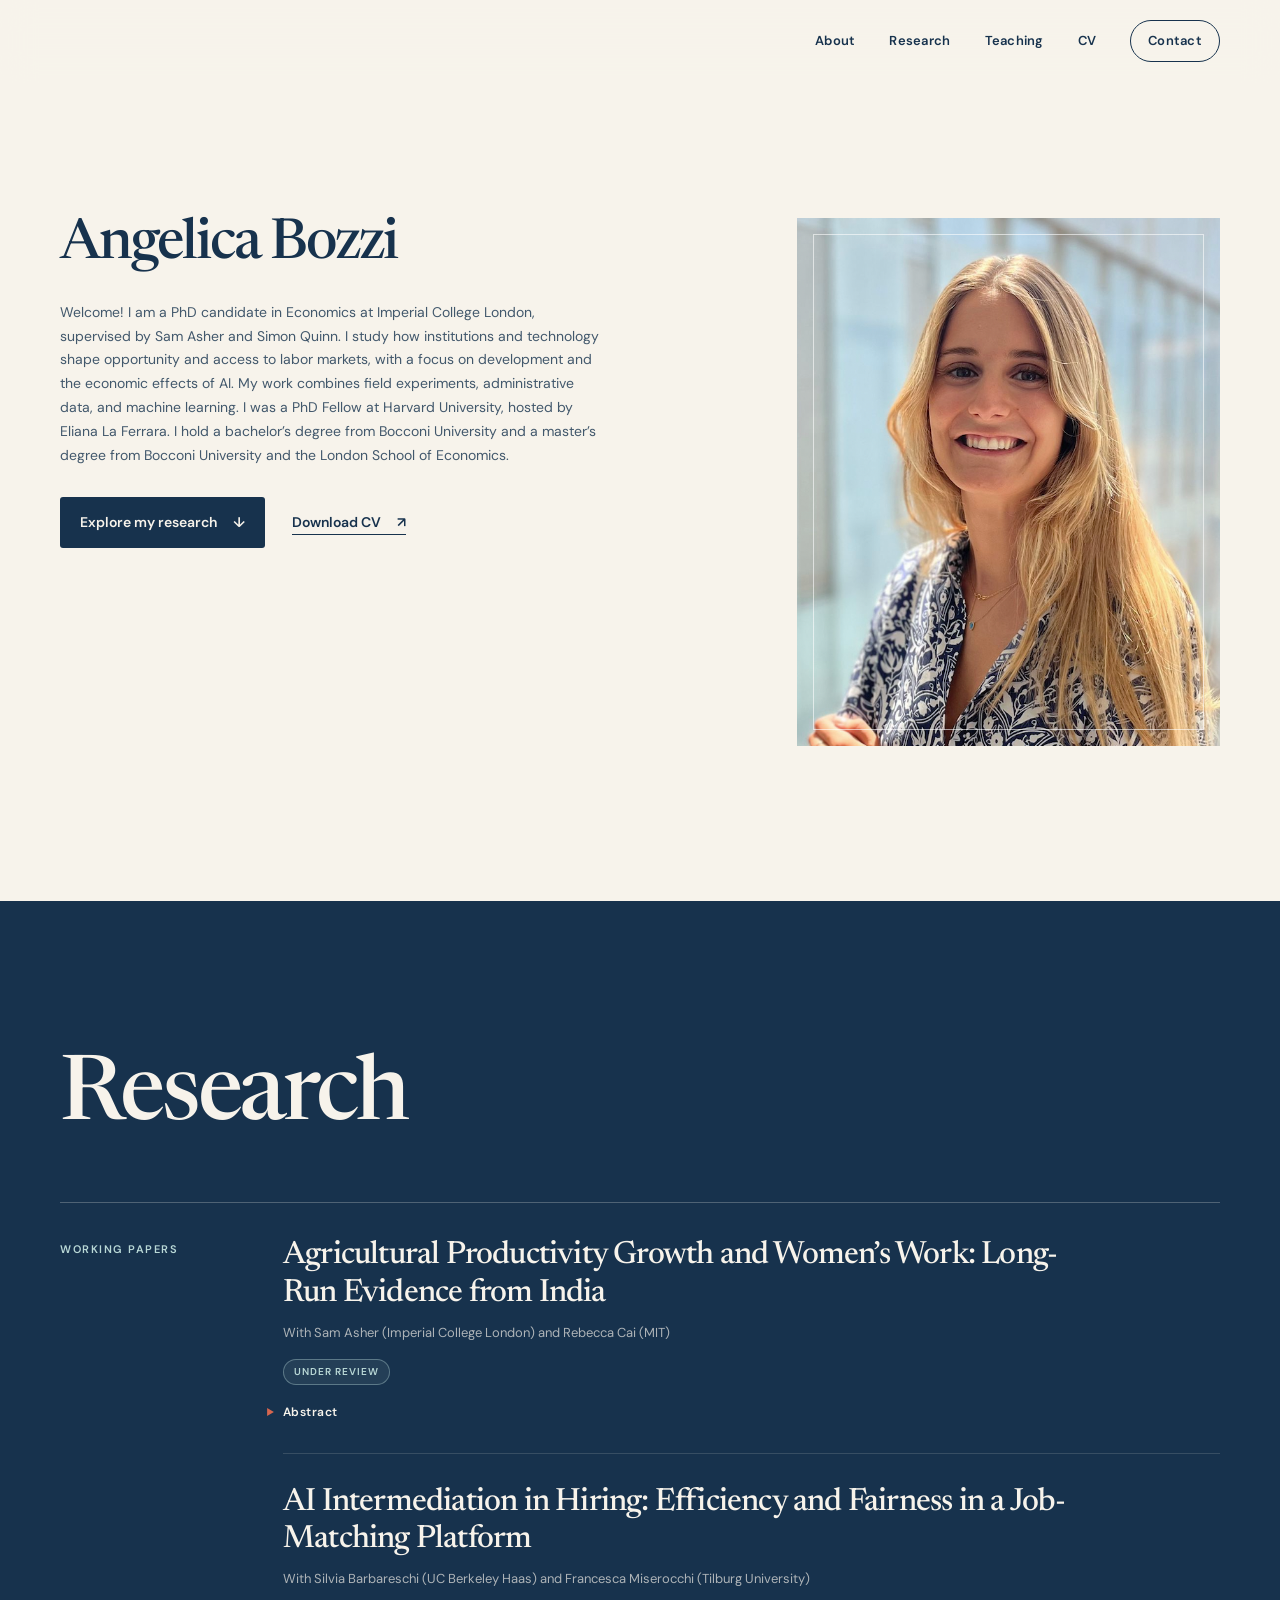
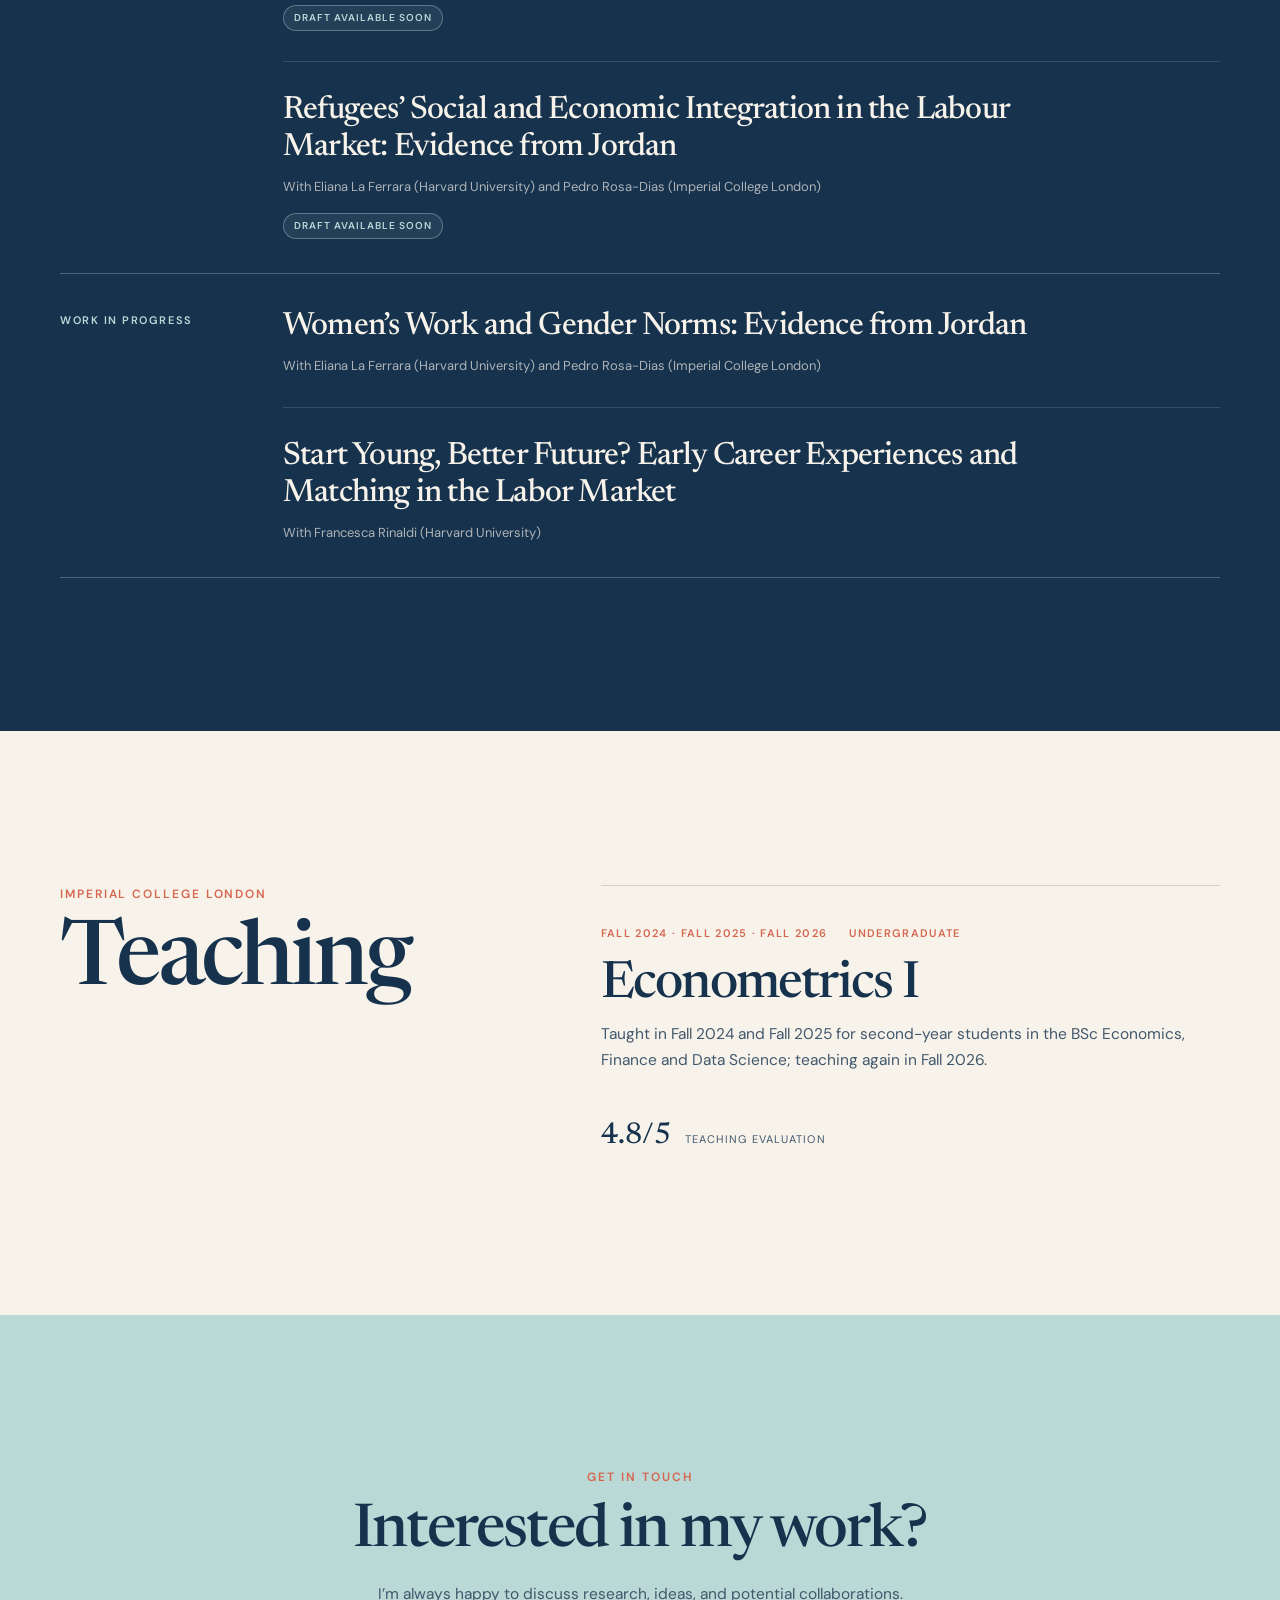
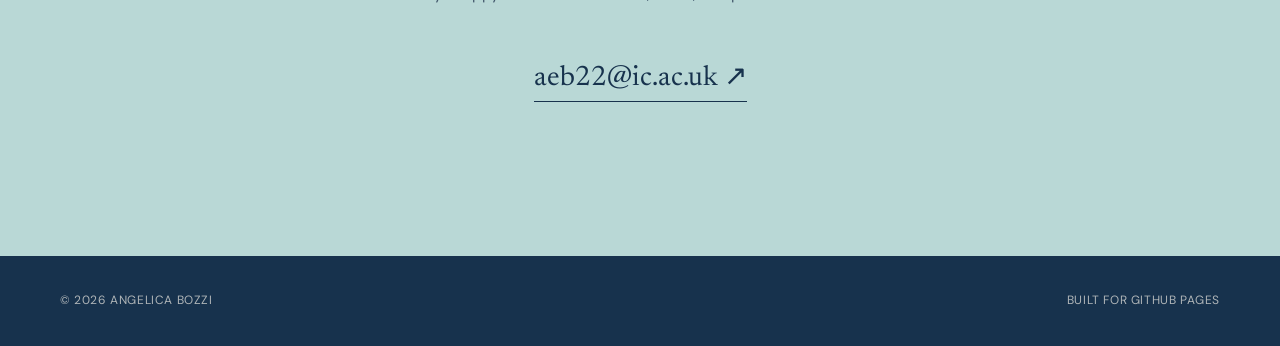
==== index.html @ 5be79f11 "Publish academic website" ====
<!doctype html>
<html lang="en">
<head>
  <meta charset="utf-8">
  <meta name="viewport" content="width=device-width, initial-scale=1">
  <meta name="description" content="Angelica Bozzi is a PhD candidate in Economics at Imperial College London researching labor markets, development, and the economic effects of AI.">
  <meta name="author" content="Angelica Bozzi">
  <meta name="robots" content="index, follow">
  <meta name="theme-color" content="#17324d">
  <meta property="og:type" content="website">
  <meta property="og:title" content="Angelica Bozzi | Economics">
  <meta property="og:description" content="PhD candidate in Economics at Imperial College London researching labor markets, development, and the economic effects of AI.">
  <meta property="og:url" content="https://angelicabozzi.github.io/">
  <meta property="og:image" content="https://angelicabozzi.github.io/assets/angelica-bozzi.png">
  <title>Angelica Bozzi | Economics</title>
  <link rel="canonical" href="https://angelicabozzi.github.io/">
  <link rel="preconnect" href="https://fonts.googleapis.com">
  <link rel="preconnect" href="https://fonts.gstatic.com" crossorigin>
  <link href="https://fonts.googleapis.com/css2?family=DM+Sans:wght@400;500;600&amp;family=Newsreader:opsz,wght@6..72,500;6..72,600&amp;display=swap" rel="stylesheet">
  <link rel="stylesheet" href="styles.css">
  <script type="application/ld+json">
    {
      "@context": "https://schema.org",
      "@type": "Person",
      "name": "Angelica Bozzi",
      "url": "https://angelicabozzi.github.io/",
      "jobTitle": "PhD Candidate in Economics",
      "email": "mailto:aeb22@ic.ac.uk",
      "affiliation": {
        "@type": "CollegeOrUniversity",
        "name": "Imperial College London"
      },
      "knowsAbout": [
        "Development economics",
        "Labor economics",
        "Artificial intelligence",
        "Machine learning"
      ]
    }
  </script>
</head>
<body>
  <a class="skip-link" href="#main">Skip to content</a>

  <header class="site-header">
    <nav class="nav shell" aria-label="Main navigation">
      <button class="menu-button" type="button" aria-expanded="false" aria-controls="nav-links">
        <span class="menu-label">Menu</span>
        <span class="menu-icon" aria-hidden="true"></span>
      </button>
      <div class="nav-links" id="nav-links">
        <a href="#about">About</a>
        <a href="#research">Research</a>
        <a href="#teaching">Teaching</a>
        <a href="assets/angelica-bozzi-cv.pdf">CV</a>
        <a class="nav-contact" href="mailto:aeb22@ic.ac.uk">Contact</a>
      </div>
    </nav>
  </header>

  <main id="main">
    <section class="hero shell" id="top">
      <div class="hero-copy reveal" id="about">
        <h1>Angelica Bozzi</h1>
        <p class="intro">Welcome! I am a PhD candidate in Economics at Imperial College London, supervised by Sam Asher and Simon Quinn. I study how institutions and technology shape opportunity and access to labor markets, with a focus on development and the economic effects of AI. My work combines field experiments, administrative data, and machine learning. I was a PhD Fellow at Harvard University, hosted by Eliana La Ferrara. I hold a bachelor’s degree from Bocconi University and a master’s degree from Bocconi University and the London School of Economics.</p>
        <div class="hero-actions">
          <a class="button button-primary" href="#research">Explore my research <span aria-hidden="true">↓</span></a>
          <a class="button button-text" href="assets/angelica-bozzi-cv.pdf">Download CV <span aria-hidden="true">↗</span></a>
        </div>
      </div>

      <div class="portrait-wrap reveal reveal-delay">
        <div class="portrait-frame">
          <img src="assets/angelica-bozzi.png" alt="Portrait of Angelica Bozzi" width="664" height="856">
        </div>
      </div>
    </section>

    <section class="research section" id="research">
      <div class="shell">
        <div class="section-heading reveal">
          <h2>Research</h2>
        </div>

        <div class="research-list">
          <section class="research-group reveal" aria-labelledby="working-papers-heading">
            <h3 class="research-group-label" id="working-papers-heading">Working papers</h3>
            <div class="research-group-items">
              <article class="research-item">
                <h4>Agricultural Productivity Growth and Women’s Work: Long-Run Evidence from India</h4>
                <p class="project-authors">With Sam Asher (Imperial College London) and Rebecca Cai (MIT)</p>
                <p class="project-status">Under review</p>
                <details class="project-abstract">
                  <summary>Abstract</summary>
                  <p>This paper asks whether rising rural incomes are driving some of India’s falling female labor force participation. Identification comes from India’s vast network of gravity-driven irrigation canals, which generate exogenous variation in agricultural productivity by distributing water only to nearby lower-elevation villages. We find that canal treatment reduces the employment share in agriculture for both men and women, but labor reallocation differs by gender: men primarily shift toward nonfarm employment while women primarily shift toward unpaid household production. These results show that economic growth may reinforce gender specialization when suitable nonfarm opportunities for women remain limited.</p>
                </details>
              </article>

              <article class="research-item">
                <h4>AI Intermediation in Hiring: Efficiency and Fairness in a Job-Matching Platform</h4>
                <p class="project-authors">With Silvia Barbareschi (UC Berkeley Haas) and Francesca Miserocchi (Tilburg University)</p>
                <p class="project-status">Draft available soon</p>
              </article>

              <article class="research-item">
                <h4>Refugees’ Social and Economic Integration in the Labour Market: Evidence from Jordan</h4>
                <p class="project-authors">With Eliana La Ferrara (Harvard University) and Pedro Rosa-Dias (Imperial College London)</p>
                <p class="project-status">Draft available soon</p>
              </article>
            </div>
          </section>

          <section class="research-group reveal" aria-labelledby="work-in-progress-heading">
            <h3 class="research-group-label" id="work-in-progress-heading">Work in progress</h3>
            <div class="research-group-items">
              <article class="research-item">
                <h4>Women’s Work and Gender Norms: Evidence from Jordan</h4>
                <p class="project-authors">With Eliana La Ferrara (Harvard University) and Pedro Rosa-Dias (Imperial College London)</p>
              </article>

              <article class="research-item">
                <h4>Start Young, Better Future? Early Career Experiences and Matching in the Labor Market</h4>
                <p class="project-authors">With Francesca Rinaldi (Harvard University)</p>
              </article>
            </div>
          </section>
        </div>
      </div>
    </section>

    <section class="teaching section" id="teaching">
      <div class="shell teaching-grid">
        <div class="section-heading reveal">
          <p class="eyebrow">Imperial College London</p>
          <h2>Teaching</h2>
        </div>
        <article class="teaching-entry reveal">
          <div class="teaching-meta">
            <span>Fall 2024 · Fall 2025 · Fall 2026</span>
            <span>Undergraduate</span>
          </div>
          <h3>Econometrics I</h3>
          <p>Taught in Fall 2024 and Fall 2025 for second-year students in the BSc Economics, Finance and Data Science; teaching again in Fall 2026.</p>
          <div class="teaching-evaluation">
            <strong>4.8/5</strong>
            <span>Teaching evaluation</span>
          </div>
        </article>
      </div>
    </section>

    <section class="contact section" id="contact">
      <div class="shell contact-inner reveal">
        <p class="eyebrow">Get in touch</p>
        <h2>Interested in my work?</h2>
        <p>I’m always happy to discuss research, ideas, and potential collaborations.</p>
        <a class="email-link" href="mailto:aeb22@ic.ac.uk">aeb22@ic.ac.uk <span aria-hidden="true">↗</span></a>
      </div>
    </section>
  </main>

  <footer class="footer">
    <div class="shell footer-inner">
      <span>© <span id="year">2026</span> Angelica Bozzi</span>
      <span>Built for GitHub Pages</span>
    </div>
  </footer>

  <script src="script.js"></script>
</body>
</html>
---- styles.css ----
:root {
  --ink: #17324d;
  --ink-soft: #42586c;
  --paper: #f7f3eb;
  --white: #fffdf8;
  --accent: #d7664f;
  --aqua: #b9d8d6;
  --line: rgba(23, 50, 77, 0.18);
  --shell: min(1160px, calc(100vw - 48px));
}

* { box-sizing: border-box; }
html { scroll-behavior: smooth; }
body {
  margin: 0;
  background: var(--paper);
  color: var(--ink);
  font-family: "DM Sans", Arial, sans-serif;
  font-size: 15.5px;
  line-height: 1.65;
  -webkit-font-smoothing: antialiased;
}
a { color: inherit; }
img { display: block; max-width: 100%; }
.shell { width: var(--shell); margin-inline: auto; }
.skip-link { position: fixed; top: -60px; left: 16px; z-index: 100; background: var(--ink); color: white; padding: 10px 16px; }
.skip-link:focus { top: 12px; }

.site-header {
  position: sticky;
  top: 0;
  z-index: 20;
  background: color-mix(in srgb, var(--paper) 92%, transparent);
  border-bottom: 1px solid transparent;
  backdrop-filter: blur(16px);
  transition: border-color .25s ease;
}
.site-header.scrolled { border-color: var(--line); }
.nav { height: 82px; display: flex; align-items: center; justify-content: flex-end; }
.nav-links { display: flex; align-items: center; gap: 34px; }
.nav-links a { font-size: 13px; font-weight: 600; letter-spacing: .02em; text-decoration: none; }
.nav-links a:not(.nav-contact):hover { color: var(--accent); }
.nav-contact { padding: 9px 17px; border: 1px solid var(--ink); border-radius: 999px; transition: .2s ease; }
.nav-contact:hover { background: var(--ink); color: var(--paper); }
.menu-button { display: none; }

.hero {
  min-height: calc(100svh - 82px);
  display: grid;
  grid-template-columns: 1.2fr .8fr;
  align-content: center;
  align-items: start;
  gap: clamp(50px, 8vw, 120px);
  padding-block: 70px 90px;
}
.eyebrow { margin: 0 0 15px; color: var(--accent); font-size: 12px; font-weight: 600; letter-spacing: .16em; text-transform: uppercase; }
h1, h2, h3 { font-family: "Newsreader", Georgia, serif; font-weight: 500; line-height: .98; letter-spacing: -.035em; }
h1 { margin: 0; font-size: clamp(36px, 4.4vw, 58px); white-space: nowrap; }
.intro { max-width: 540px; margin: 28px 0 0; color: var(--ink-soft); font-family: "DM Sans", Arial, sans-serif; font-size: 14px; line-height: 1.7; }
.hero-actions { display: flex; flex-wrap: wrap; align-items: center; gap: 27px; margin-top: 30px; }
.button { display: inline-flex; align-items: center; gap: 16px; font-size: 14px; font-weight: 600; text-decoration: none; }
.button-primary { background: var(--ink); color: var(--paper); padding: 14px 20px; border-radius: 3px; transition: transform .2s ease, background .2s ease; }
.button-primary:hover { background: var(--accent); transform: translateY(-2px); }
.button-text { border-bottom: 1px solid var(--ink); }
.portrait-wrap { align-self: start; }
.portrait-frame { position: relative; overflow: hidden; aspect-ratio: 4 / 5; background: var(--aqua); }
.portrait-frame::before { content: ""; position: absolute; inset: 16px; z-index: 1; border: 1px solid rgba(255,255,255,.58); pointer-events: none; }
.portrait-frame img { width: 100%; height: 100%; object-fit: cover; object-position: center 42%; filter: saturate(.9); transition: transform .6s ease; }
.portrait-frame:hover img { transform: scale(1.025); }

.section { padding-block: clamp(90px, 12vw, 170px); }
.research { background: var(--ink); color: var(--paper); }
.section-heading { display: grid; grid-template-columns: 1fr 1.5fr; gap: 40px; align-items: end; margin-bottom: 80px; }
.section-heading .eyebrow { grid-column: 1 / -1; color: var(--accent); margin-bottom: -20px; }
.section-heading h2 { margin: 0; font-size: clamp(54px, 7vw, 92px); }
.section-heading > p:last-child { max-width: 520px; margin: 0; color: inherit; opacity: .7; }
.research .section-heading { display: block; margin-bottom: 60px; }
.research-list { border-top: 1px solid rgba(247,243,235,.25); }
.research-group { display: grid; grid-template-columns: 175px minmax(0, 1fr); gap: 48px; padding: 34px 0; border-bottom: 1px solid rgba(247,243,235,.25); }
.research-group-label { margin: 5px 0 0; color: var(--aqua); font: 600 11px "DM Sans", Arial, sans-serif; letter-spacing: .14em; line-height: 1.4; text-transform: uppercase; }
.research-item { padding-bottom: 30px; margin-bottom: 30px; border-bottom: 1px solid rgba(247,243,235,.14); }
.research-item:last-child { padding-bottom: 0; margin-bottom: 0; border-bottom: 0; }
.research-item h4 { max-width: 820px; margin: 0; font-family: "Newsreader", Georgia, serif; font-size: clamp(23px, 2.5vw, 34px); font-weight: 500; letter-spacing: -.025em; line-height: 1.16; }
.project-authors { margin: 11px 0 0; color: rgba(247,243,235,.67); font-size: 13px; line-height: 1.55; }
.project-status { display: inline-flex; margin: 16px 0 0; padding: 5px 10px; border: 1px solid rgba(185,216,214,.38); border-radius: 999px; background: rgba(185,216,214,.08); color: var(--aqua); font-size: 10px; font-weight: 600; letter-spacing: .1em; line-height: 1.4; text-transform: uppercase; }
.project-abstract { max-width: 820px; margin-top: 18px; }
.project-abstract summary { width: max-content; color: var(--paper); cursor: pointer; font-size: 12px; font-weight: 600; letter-spacing: .04em; list-style-position: outside; }
.project-abstract summary::marker { color: var(--accent); }
.project-abstract p { margin: 13px 0 0; color: rgba(247,243,235,.73); font-size: 14px; line-height: 1.72; }

.teaching { background: var(--paper); }
.teaching-grid { display: grid; grid-template-columns: .8fr 1.2fr; gap: clamp(50px, 10vw, 150px); }
.teaching .section-heading { display: block; margin: 0; }
.teaching .section-heading .eyebrow { margin-bottom: 15px; }
.teaching-entry { padding: 38px 0 0; border-top: 1px solid var(--line); }
.teaching-meta { display: flex; gap: 22px; color: var(--accent); font-size: 11px; font-weight: 600; letter-spacing: .12em; text-transform: uppercase; }
.teaching-entry h3 { margin: 18px 0 12px; font-size: clamp(34px, 4vw, 56px); }
.teaching-entry > p { max-width: 620px; margin: 0; color: var(--ink-soft); }
.teaching-evaluation { display: flex; align-items: baseline; gap: 14px; margin-top: 38px; }
.teaching-evaluation strong { font-family: "Newsreader", Georgia, serif; font-size: 30px; font-weight: 500; }
.teaching-evaluation span { color: var(--ink-soft); font-size: 11px; letter-spacing: .1em; text-transform: uppercase; }

.contact { background: var(--aqua); text-align: center; }
.contact-inner { max-width: 900px; }
.contact h2 { margin: 0 0 20px; font-size: clamp(38px, 4.8vw, 60px); }
.contact p:not(.eyebrow) { margin-inline: auto; max-width: 530px; color: var(--ink-soft); }
.email-link { display: inline-block; margin-top: 32px; border-bottom: 1px solid var(--ink); font-family: "Newsreader", Georgia, serif; font-size: clamp(18px, 2.5vw, 28px); text-decoration: none; }
.footer { background: var(--ink); color: rgba(247,243,235,.68); }
.footer-inner { min-height: 90px; display: flex; align-items: center; justify-content: space-between; font-size: 12px; letter-spacing: .05em; text-transform: uppercase; }

.reveal { opacity: 0; transform: translateY(22px); transition: opacity .65s ease, transform .65s ease; }
.reveal.visible { opacity: 1; transform: none; }
.reveal-delay { transition-delay: .12s; }
@media (prefers-reduced-motion: reduce) {
  html { scroll-behavior: auto; }
  .reveal { opacity: 1; transform: none; transition: none; }
  .portrait-frame img { transition: none; }
}

@media (max-width: 800px) {
  :root { --shell: min(100% - 32px, 650px); }
  body { font-size: 15px; }
  .nav { height: 70px; }
  .menu-button { display: flex; align-items: center; gap: 10px; border: 0; background: transparent; color: var(--ink); font: 600 12px "DM Sans", sans-serif; letter-spacing: .08em; text-transform: uppercase; }
  .menu-icon, .menu-icon::after { display: block; width: 20px; height: 1px; background: currentColor; content: ""; transition: .2s ease; }
  .menu-icon::after { transform: translateY(6px); }
  .menu-button[aria-expanded="true"] .menu-icon { transform: translateY(3px) rotate(45deg); }
  .menu-button[aria-expanded="true"] .menu-icon::after { transform: rotate(-90deg); }
  .nav-links { position: absolute; inset: 70px 0 auto; display: none; align-items: stretch; gap: 0; padding: 10px 16px 25px; background: var(--paper); border-bottom: 1px solid var(--line); }
  .nav-links.open { display: flex; flex-direction: column; }
  .nav-links a { padding: 13px 0; font-size: 16px; }
  .nav-contact { border: 0; border-radius: 0; }
  .nav-contact:hover { background: none; color: var(--accent); }
  .hero { min-height: auto; grid-template-columns: 1fr; gap: 55px; padding-block: 55px 80px; }
  h1 { font-size: clamp(36px, 10vw, 50px); }
  .intro { font-size: 14px; }
  .portrait-wrap { width: min(100%, 450px); }
  .section-heading { display: block; margin-bottom: 52px; }
  .section-heading .eyebrow { margin-bottom: 15px; }
  .section-heading h2 { margin-bottom: 26px; }
  .research .section-heading { margin-bottom: 44px; }
  .research-group { grid-template-columns: 1fr; gap: 20px; padding: 29px 0 32px; }
  .research-group-label { margin-top: 0; }
  .research-item { padding-bottom: 25px; margin-bottom: 25px; }
  .teaching-grid { grid-template-columns: 1fr; }
  .teaching-entry { padding-top: 28px; }
  .footer-inner { min-height: 105px; flex-direction: column; justify-content: center; gap: 5px; }
}

@media (max-width: 420px) {
  .hero-actions { align-items: flex-start; flex-direction: column; }
  .email-link { font-size: 16px; }
}
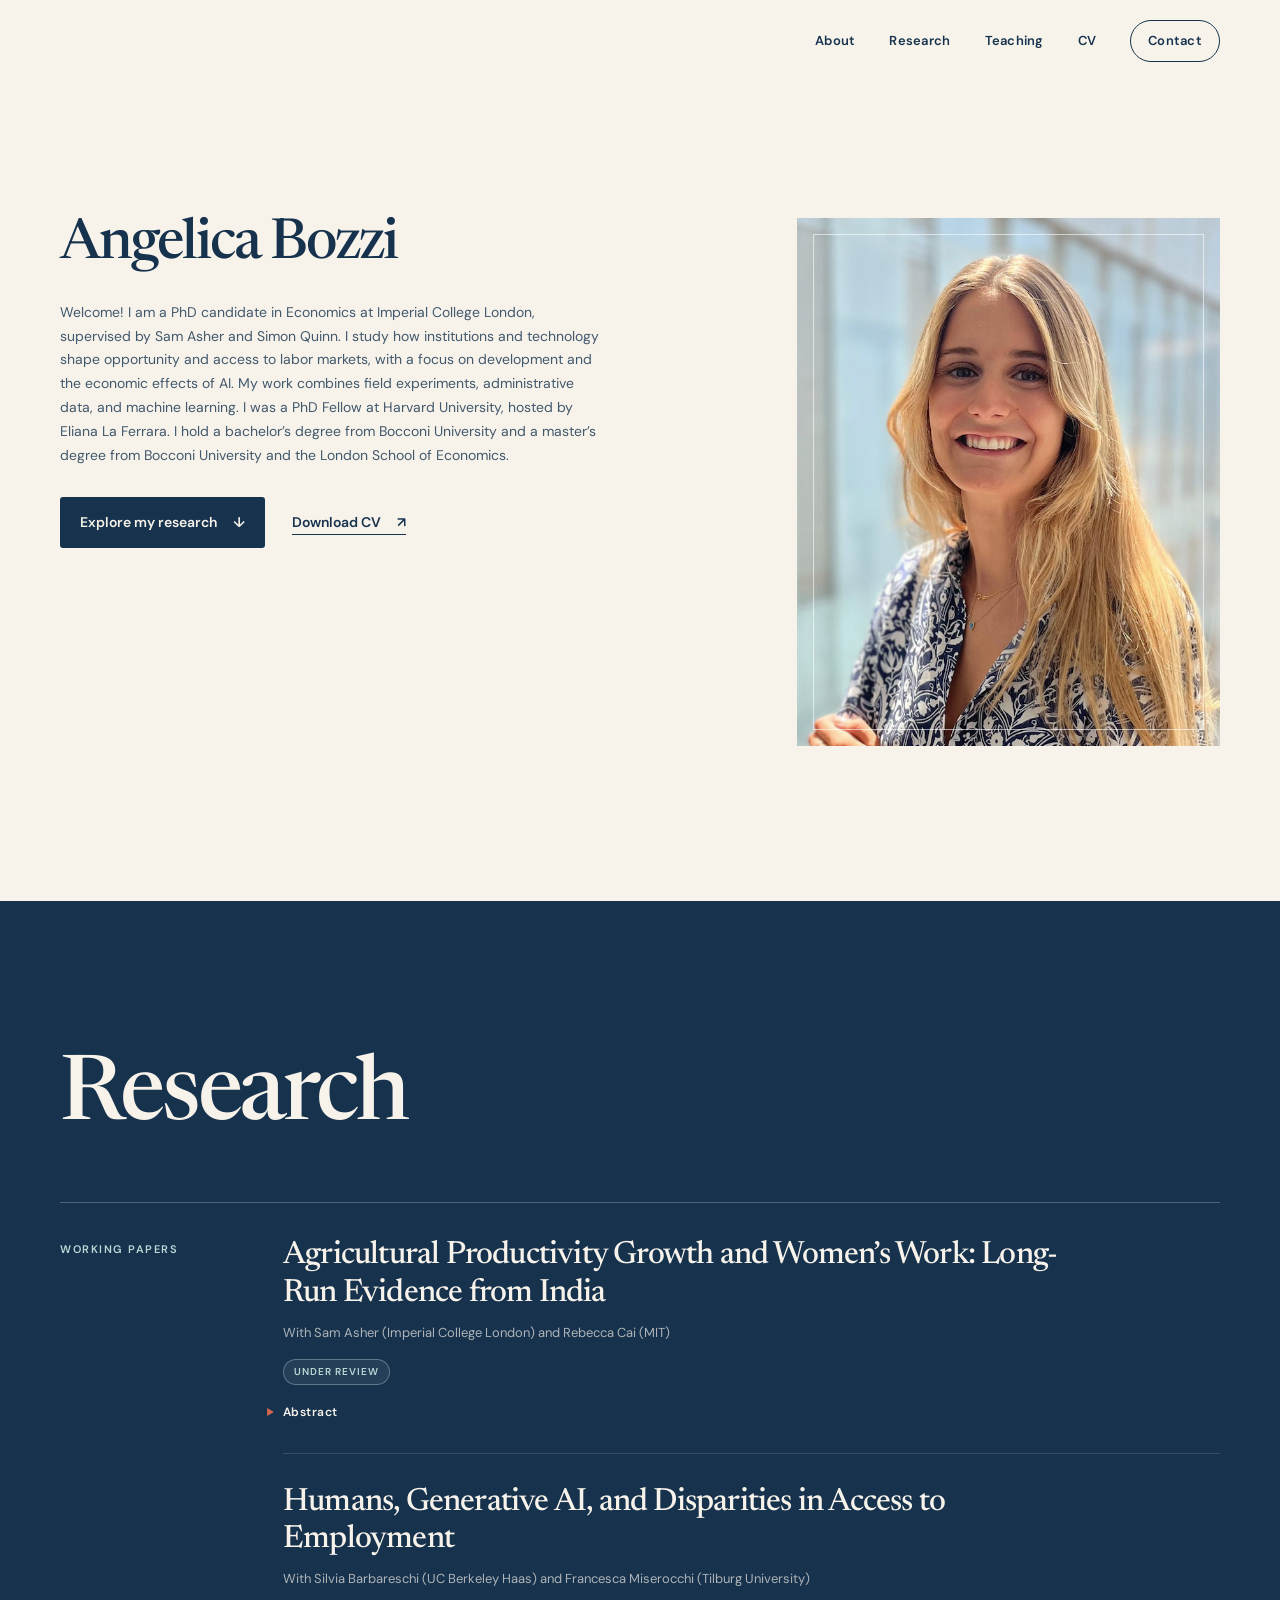
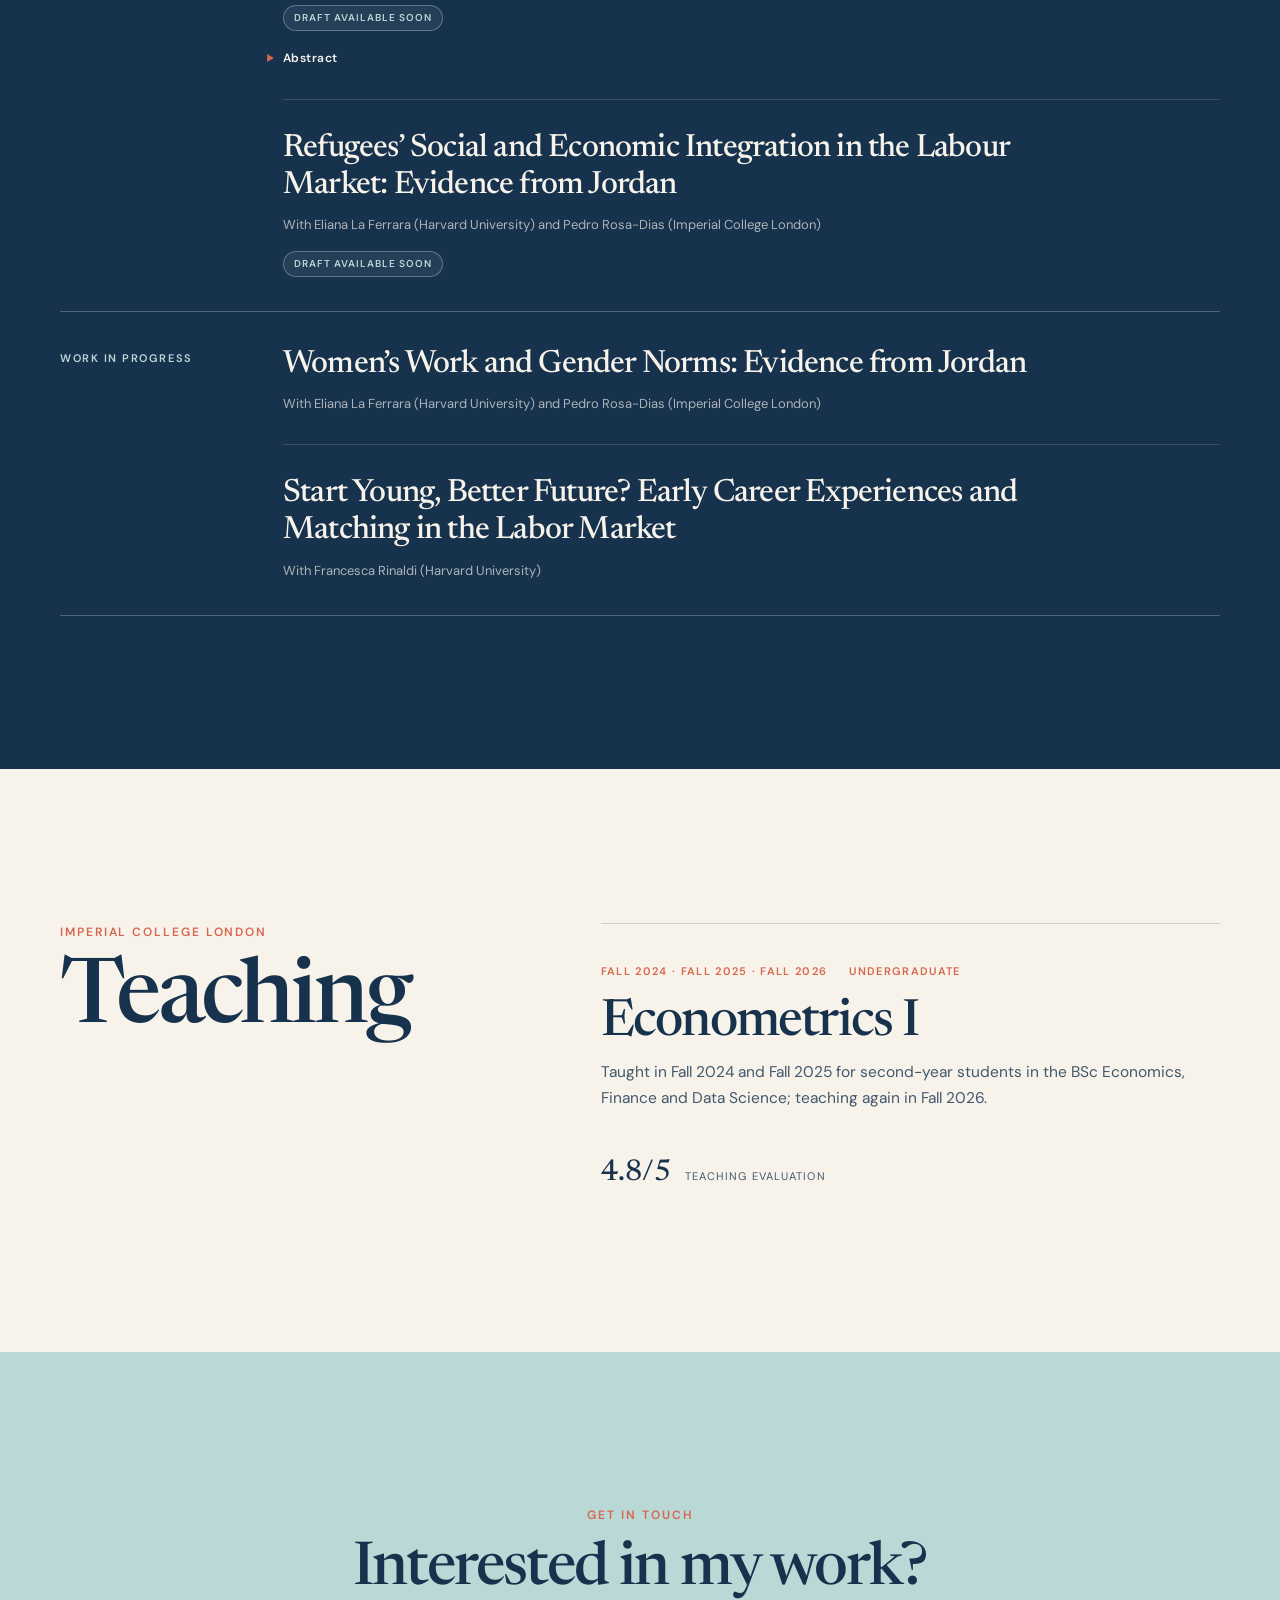
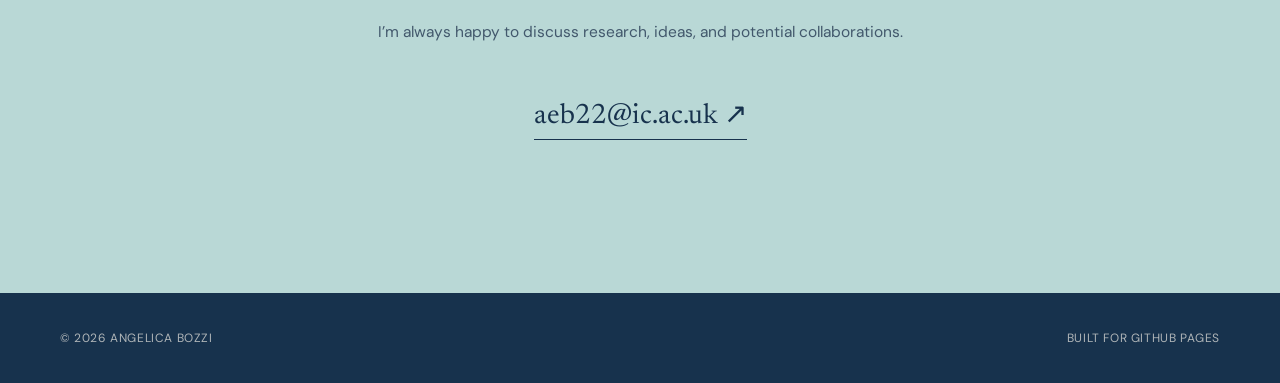
==== commit 0bd912ca: "Update AI hiring paper title and abstract" ====
--- a/index.html
+++ b/index.html
@@ -97,9 +97,13 @@
               </article>
 
               <article class="research-item">
-                <h4>AI Intermediation in Hiring: Efficiency and Fairness in a Job-Matching Platform</h4>
+                <h4>Humans, Generative AI, and Disparities in Access to Employment</h4>
                 <p class="project-authors">With Silvia Barbareschi (UC Berkeley Haas) and Francesca Miserocchi (Tilburg University)</p>
                 <p class="project-status">Draft available soon</p>
+                <details class="project-abstract">
+                  <summary>Abstract</summary>
+                  <p>How does delegating applicant screening to generative AI change who gets hired? We study an Italian job platform that screens applicants on behalf of 1,433 employers and, in 2025, moved screening from human reviewers to a large language model. We observe which candidates progress through each stage of the hiring process, from applications to shortlisting through a first round of screening, and finally the hiring decisions by the employer. We establish three results. First, under human screening, applicants with immigrant-sounding names are 27% less likely to be shortlisted than observationally comparable applicants applying to the same vacancy. The penalty differs sharply and persistently across reviewers applying the same evaluation criteria, even for the same employer. Second, comparing human shortlisting decisions with AI evaluations of the same applications at equal shortlist size, we find that AI reduces the penalty by 63% and shrinks its dispersion across reviewers’ applicant pools. Third, exploiting a natural experiment during the platform’s transition to AI, we find that shifting screening authority to AI, relative to reviewers who already receive AI scores, closes the conditional ethnic hiring gap and accelerates shortlisting without a detectable reduction in overall hiring or employer satisfaction. By contrast, the age penalty, which AI also removes at screening, reappears in employers’ hiring decisions. AI screening can reduce discrimination introduced by intermediaries, but not discrimination rooted in employers’ own preferences.</p>
+                </details>
               </article>
 
               <article class="research-item">
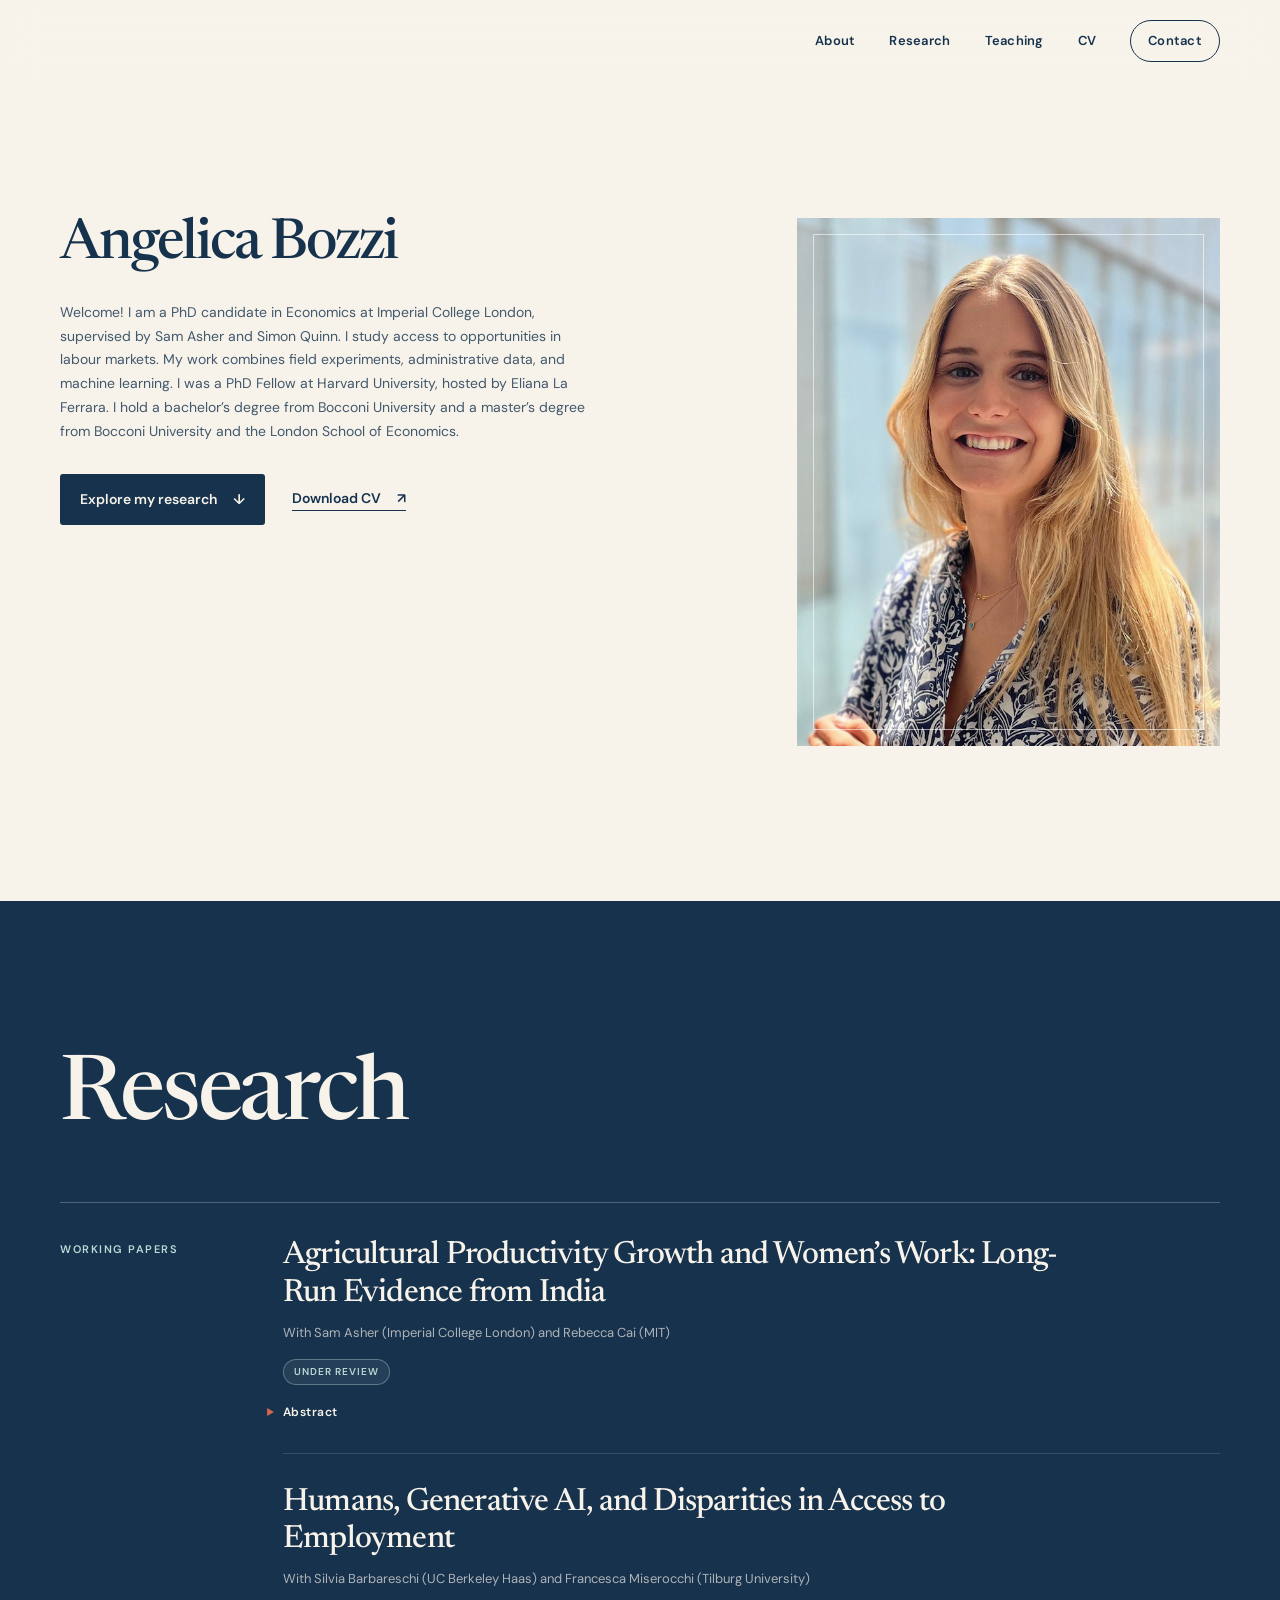
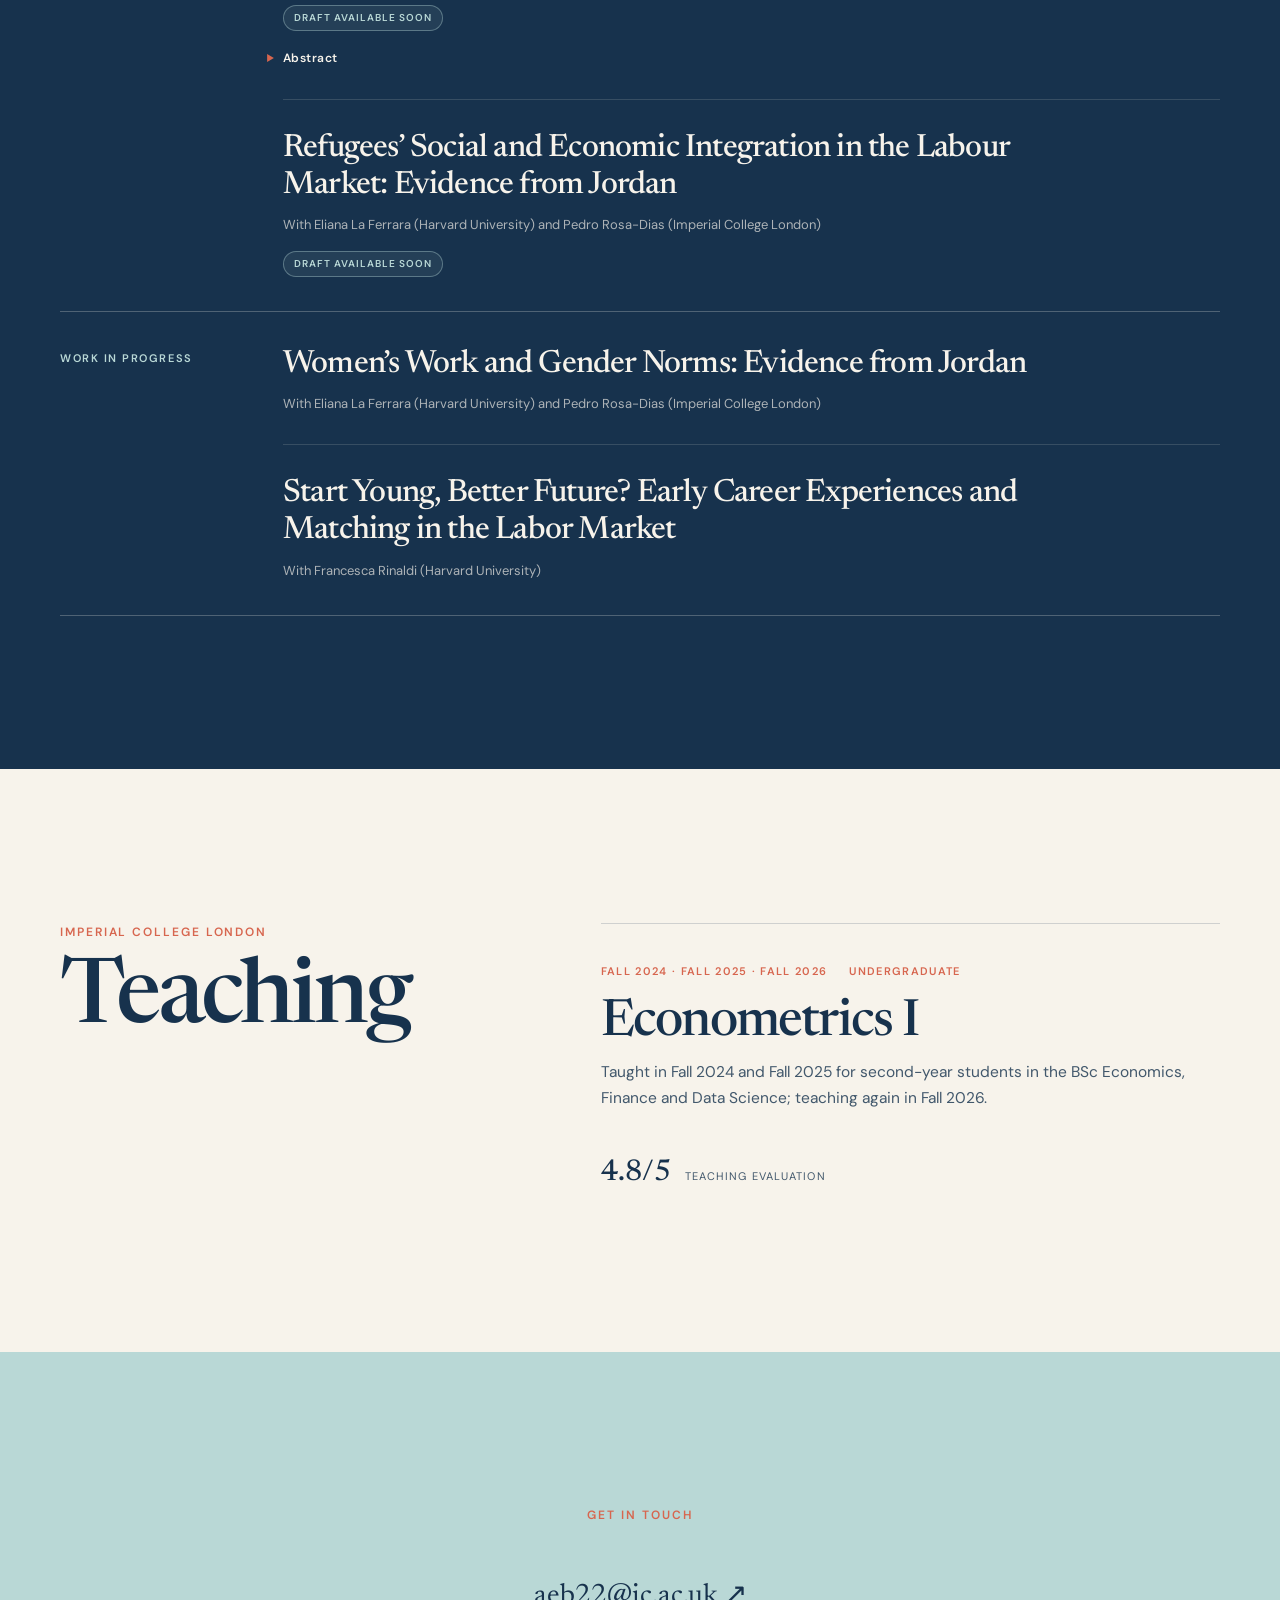
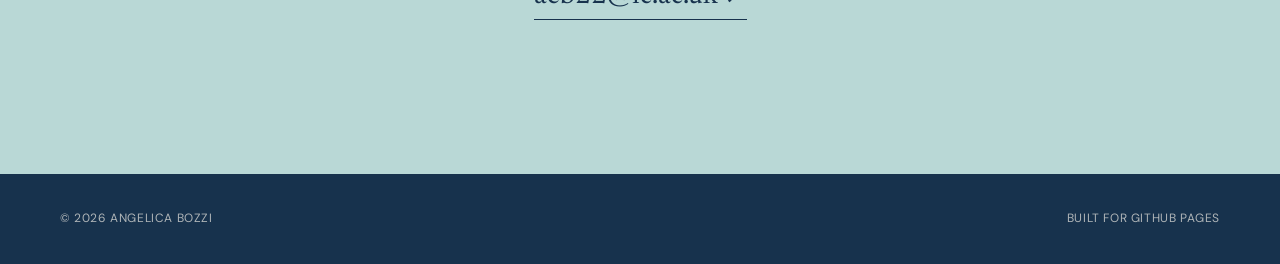
==== commit 1f655f0e: "Simplify introduction and contact section" ====
--- a/index.html
+++ b/index.html
@@ -62,7 +62,7 @@
     <section class="hero shell" id="top">
       <div class="hero-copy reveal" id="about">
         <h1>Angelica Bozzi</h1>
-        <p class="intro">Welcome! I am a PhD candidate in Economics at Imperial College London, supervised by Sam Asher and Simon Quinn. I study how institutions and technology shape opportunity and access to labor markets, with a focus on development and the economic effects of AI. My work combines field experiments, administrative data, and machine learning. I was a PhD Fellow at Harvard University, hosted by Eliana La Ferrara. I hold a bachelor’s degree from Bocconi University and a master’s degree from Bocconi University and the London School of Economics.</p>
+        <p class="intro">Welcome! I am a PhD candidate in Economics at Imperial College London, supervised by Sam Asher and Simon Quinn. I study access to opportunities in labour markets. My work combines field experiments, administrative data, and machine learning. I was a PhD Fellow at Harvard University, hosted by Eliana La Ferrara. I hold a bachelor’s degree from Bocconi University and a master’s degree from Bocconi University and the London School of Economics.</p>
         <div class="hero-actions">
           <a class="button button-primary" href="#research">Explore my research <span aria-hidden="true">↓</span></a>
           <a class="button button-text" href="assets/angelica-bozzi-cv.pdf">Download CV <span aria-hidden="true">↗</span></a>
@@ -156,8 +156,6 @@
     <section class="contact section" id="contact">
       <div class="shell contact-inner reveal">
         <p class="eyebrow">Get in touch</p>
-        <h2>Interested in my work?</h2>
-        <p>I’m always happy to discuss research, ideas, and potential collaborations.</p>
         <a class="email-link" href="mailto:aeb22@ic.ac.uk">aeb22@ic.ac.uk <span aria-hidden="true">↗</span></a>
       </div>
     </section>
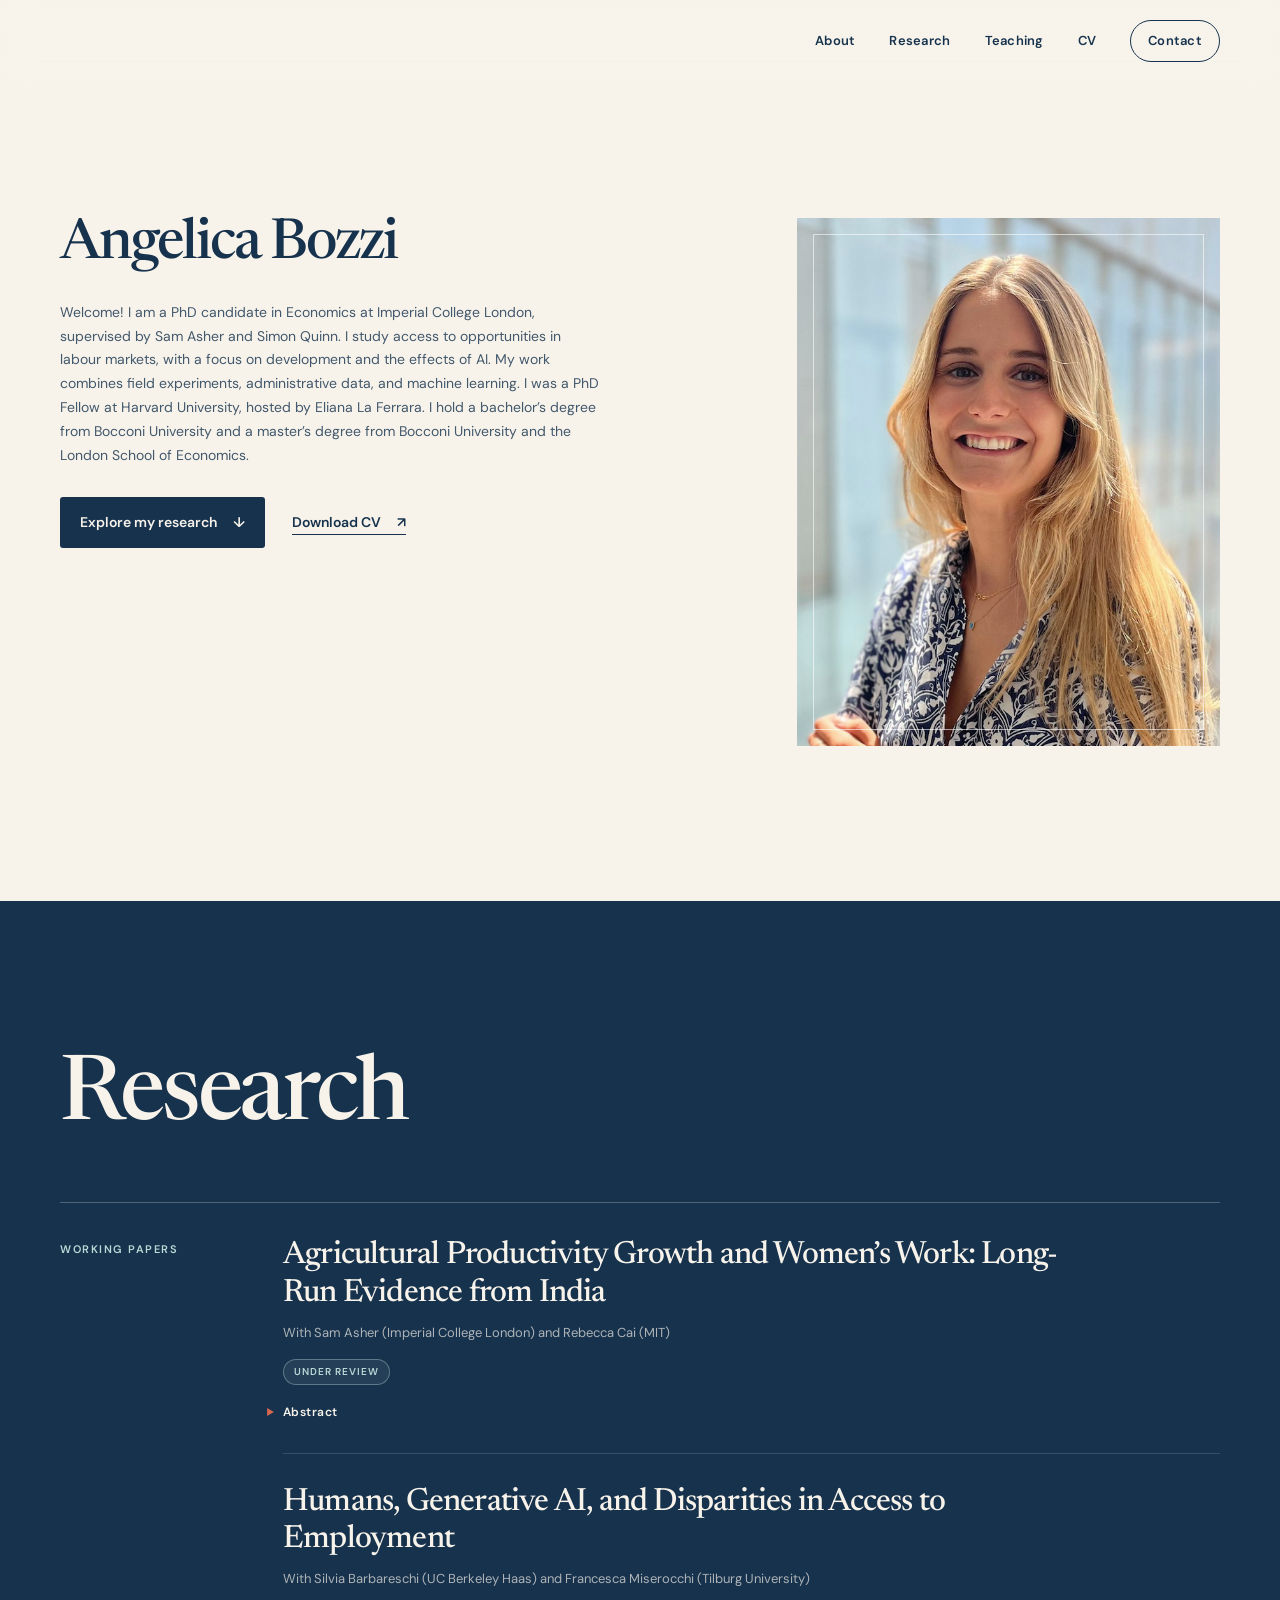
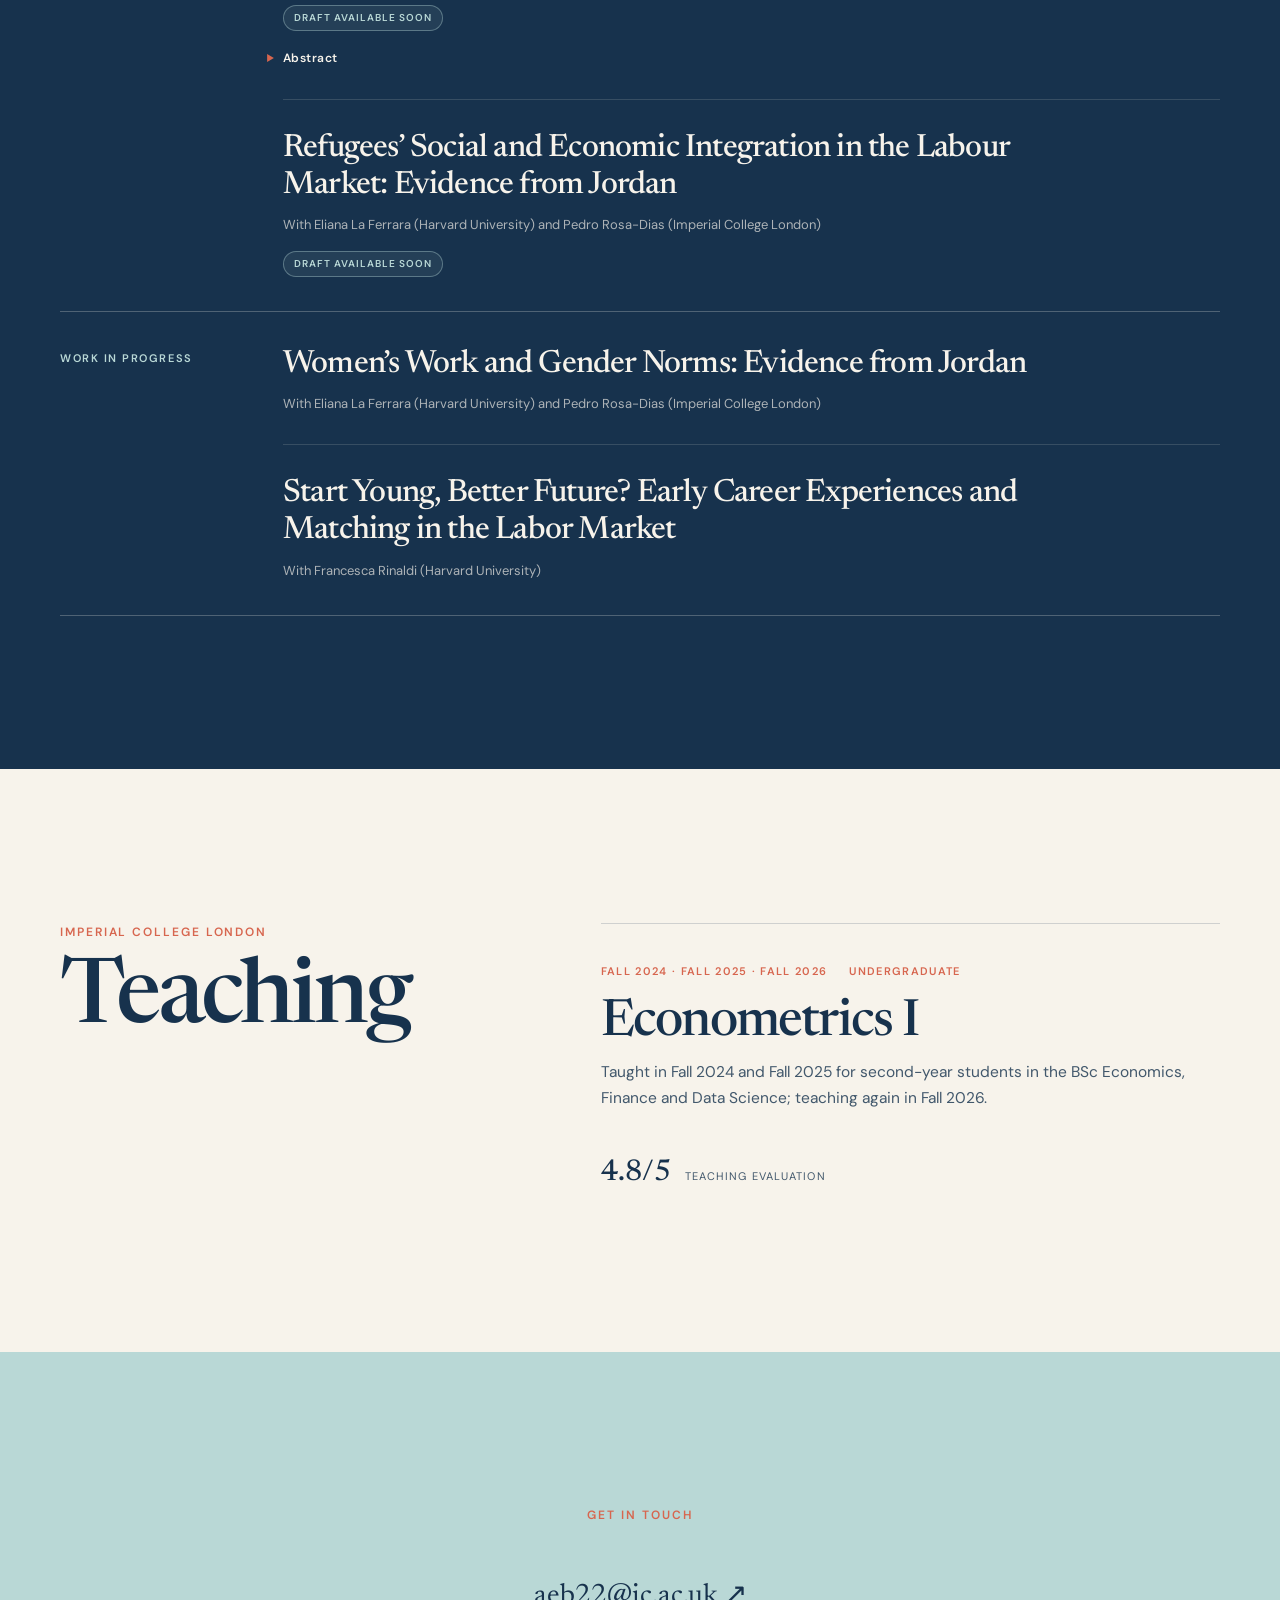
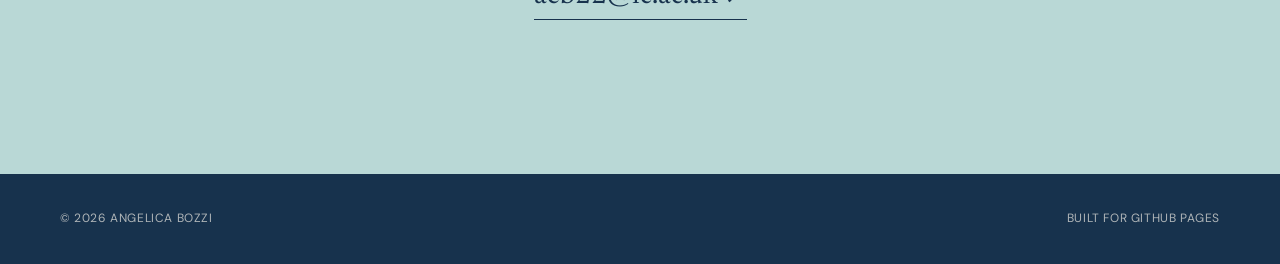
==== commit c2bc2dec: "Refine introduction wording" ====
--- a/index.html
+++ b/index.html
@@ -62,7 +62,7 @@
     <section class="hero shell" id="top">
       <div class="hero-copy reveal" id="about">
         <h1>Angelica Bozzi</h1>
-        <p class="intro">Welcome! I am a PhD candidate in Economics at Imperial College London, supervised by Sam Asher and Simon Quinn. I study access to opportunities in labour markets. My work combines field experiments, administrative data, and machine learning. I was a PhD Fellow at Harvard University, hosted by Eliana La Ferrara. I hold a bachelor’s degree from Bocconi University and a master’s degree from Bocconi University and the London School of Economics.</p>
+        <p class="intro">Welcome! I am a PhD candidate in Economics at Imperial College London, supervised by Sam Asher and Simon Quinn. I study access to opportunities in labour markets, with a focus on development and the effects of AI. My work combines field experiments, administrative data, and machine learning. I was a PhD Fellow at Harvard University, hosted by Eliana La Ferrara. I hold a bachelor’s degree from Bocconi University and a master’s degree from Bocconi University and the London School of Economics.</p>
         <div class="hero-actions">
           <a class="button button-primary" href="#research">Explore my research <span aria-hidden="true">↓</span></a>
           <a class="button button-text" href="assets/angelica-bozzi-cv.pdf">Download CV <span aria-hidden="true">↗</span></a>
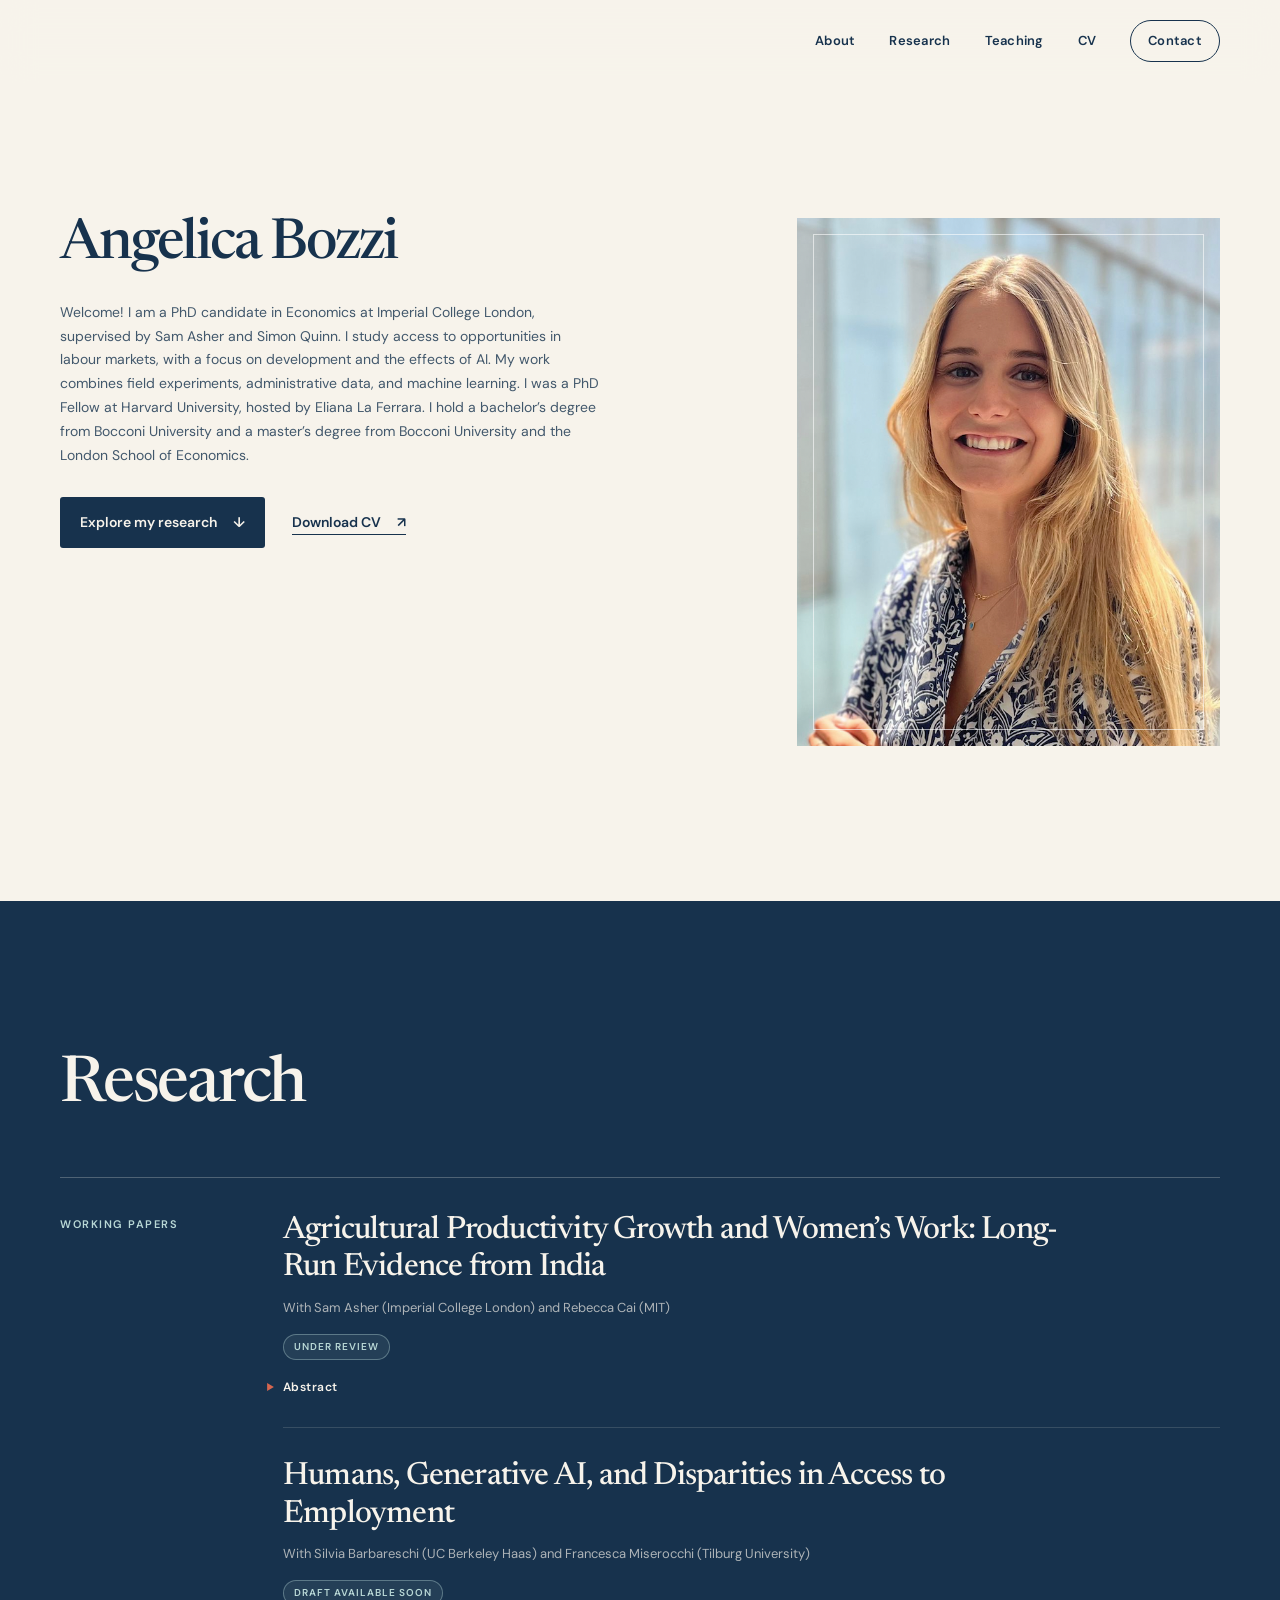
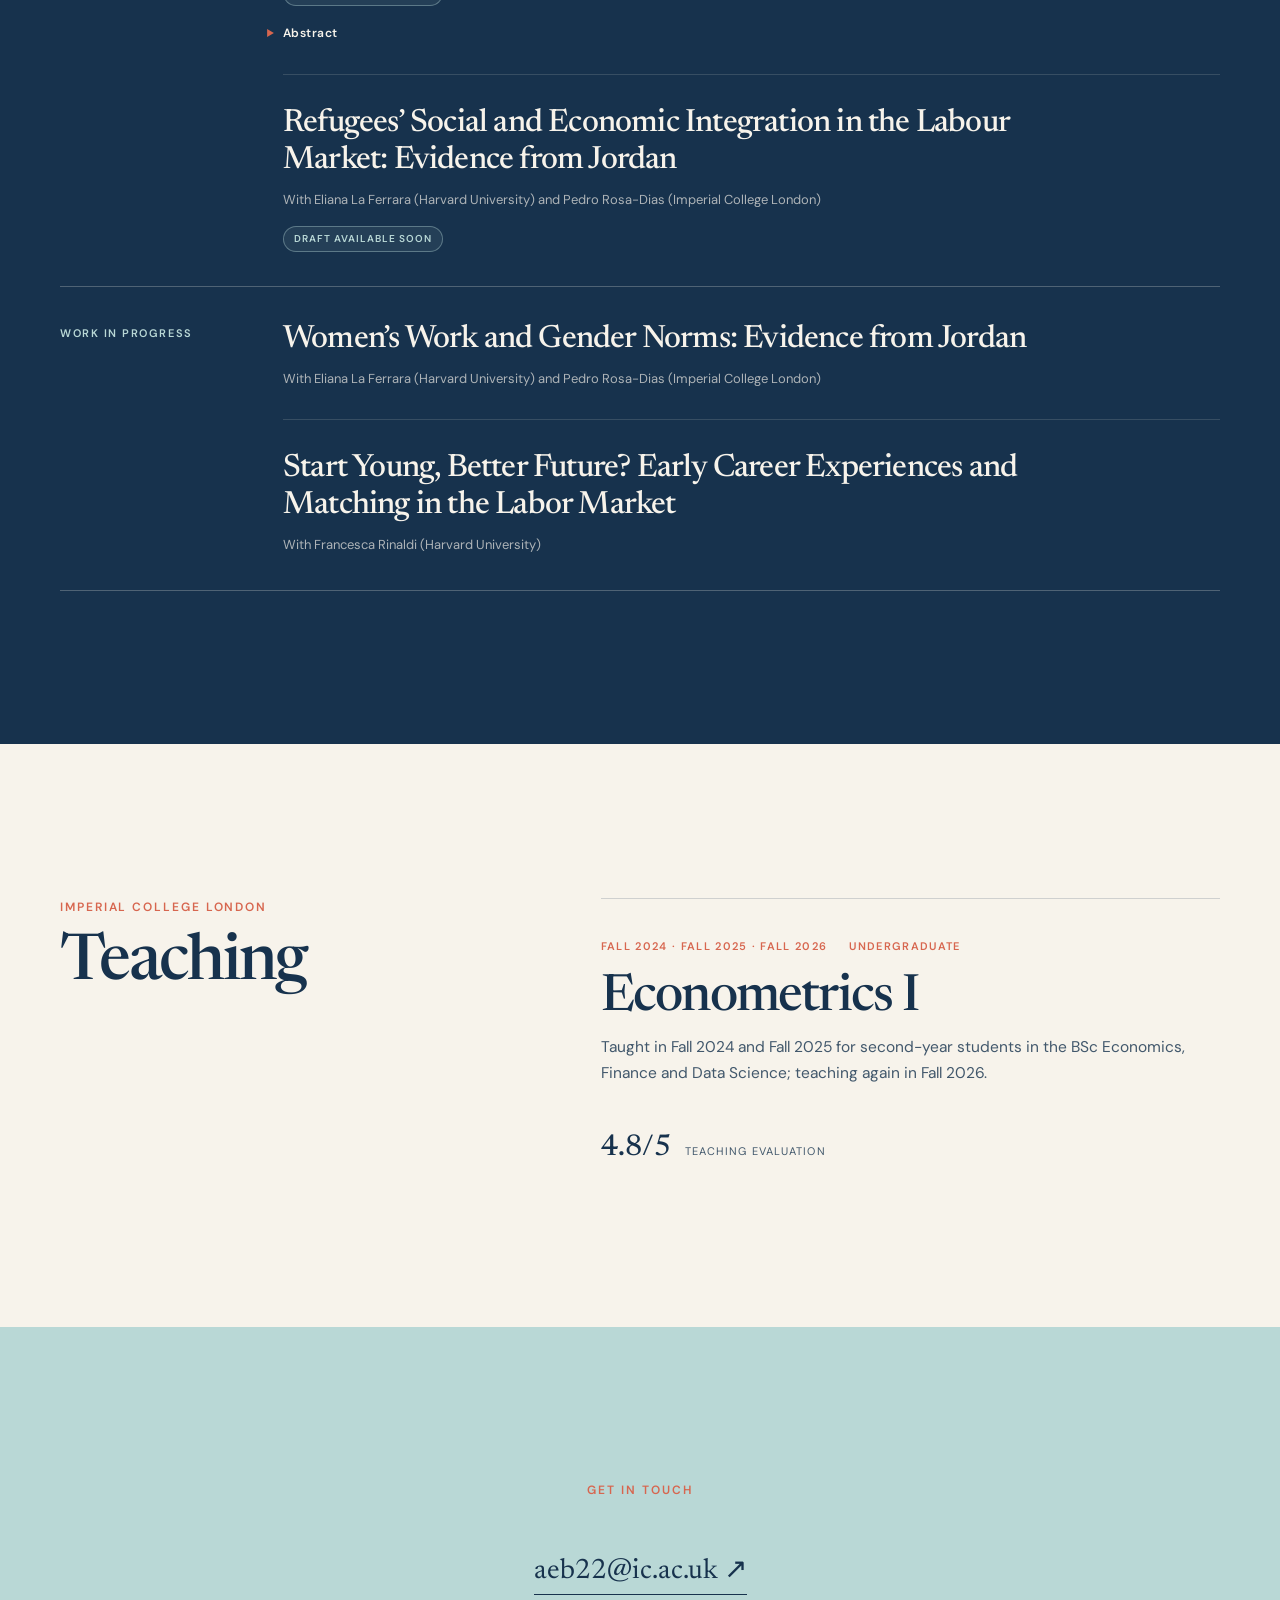
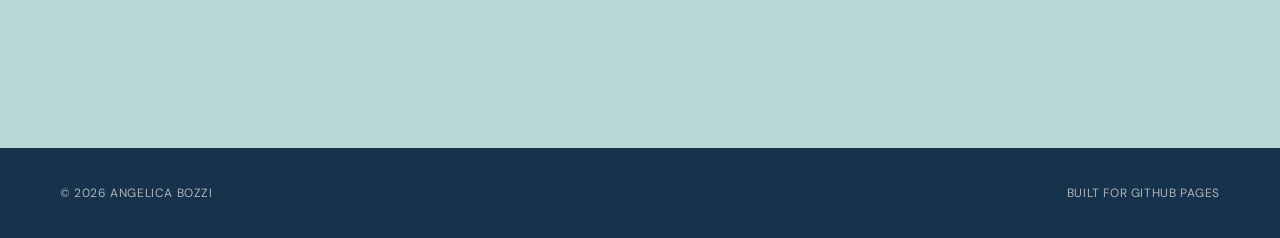
==== commit bdcbeb1f: "Refresh website stylesheet cache" ====
--- a/index.html
+++ b/index.html
@@ -17,7 +17,7 @@
   <link rel="preconnect" href="https://fonts.googleapis.com">
   <link rel="preconnect" href="https://fonts.gstatic.com" crossorigin>
   <link href="https://fonts.googleapis.com/css2?family=DM+Sans:wght@400;500;600&amp;family=Newsreader:opsz,wght@6..72,500;6..72,600&amp;display=swap" rel="stylesheet">
-  <link rel="stylesheet" href="styles.css">
+  <link rel="stylesheet" href="styles.css?v=20261122">
   <script type="application/ld+json">
     {
       "@context": "https://schema.org",
--- a/styles.css
+++ b/styles.css
@@ -72,7 +72,7 @@
 .research { background: var(--ink); color: var(--paper); }
 .section-heading { display: grid; grid-template-columns: 1fr 1.5fr; gap: 40px; align-items: end; margin-bottom: 80px; }
 .section-heading .eyebrow { grid-column: 1 / -1; color: var(--accent); margin-bottom: -20px; }
-.section-heading h2 { margin: 0; font-size: clamp(54px, 7vw, 92px); }
+.section-heading h2 { margin: 0; font-size: clamp(40px, 5vw, 64px); }
 .section-heading > p:last-child { max-width: 520px; margin: 0; color: inherit; opacity: .7; }
 .research .section-heading { display: block; margin-bottom: 60px; }
 .research-list { border-top: 1px solid rgba(247,243,235,.25); }
